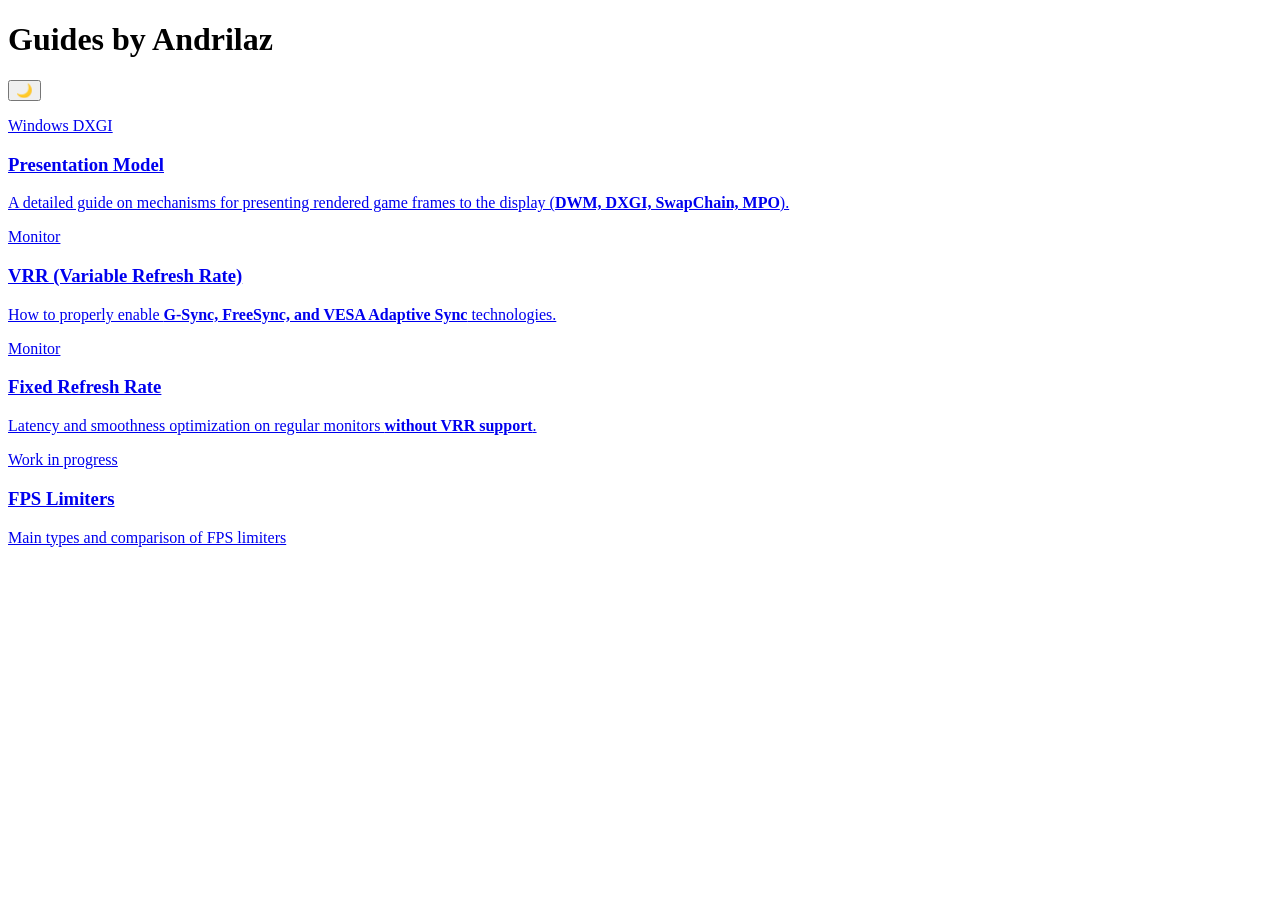
==== en/index.html @ 38a09fc7 "DLSS FG" ====
<!DOCTYPE html>
<html lang="en">
<head>
    <meta charset="UTF-8">
    <meta name="viewport" content="width=device-width, initial-scale=1.0">
    <title>Andrilaz Blog</title>
    <link rel="stylesheet" href="style.css">
</head>
<body>

<div class="container">
    <div class="header-top">
        <h1>Guides by Andrilaz</h1>
        <button id="theme-toggle" class="theme-btn">🌙</button>
    </div>
    
    <p></p>

    <div class="articles-grid">
        <a href="presentation-model" class="article-card">
            <span class="tag">Windows DXGI</span>
            <h3>Presentation Model</h3>
            <p>A detailed guide on mechanisms for presenting rendered game frames to the display (<strong>DWM, DXGI, SwapChain, MPO</strong>).</p>
        </a>
        <a href="vrr" class="article-card">
            <span class="tag">Monitor</span>
            <h3>VRR (Variable Refresh Rate)</h3>
            <p>How to properly enable <strong>G-Sync, FreeSync, and VESA Adaptive Sync</strong> technologies.</p>
        </a>
        <a href="fixed-refresh" class="article-card">
            <span class="tag">Monitor</span>
            <h3>Fixed Refresh Rate</h3>
            <p>Latency and smoothness optimization on regular monitors <strong>without VRR support</strong>.</p>
        </a>

        <a href="index.html" class="article-card">
            <span class="tag">Work in progress</span>
            <h3>FPS Limiters</h3>
            <p>Main types and comparison of FPS limiters</p>
        </a>
    </div>
</div>

<script src="script.js"></script>

</body>
</html>
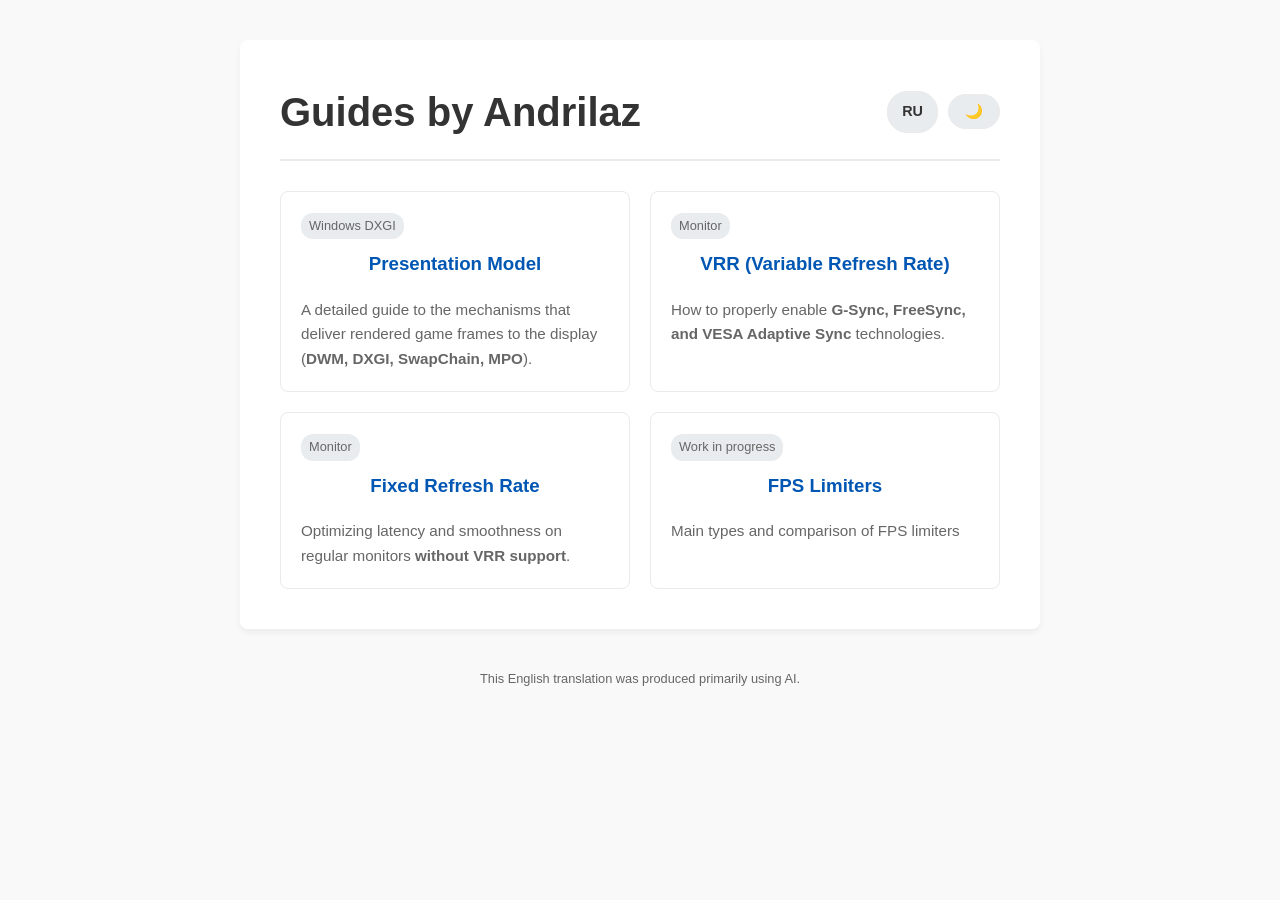
==== commit 6d427f40: "Improve guide navigation, media loading and English translations" ====
--- a/en/index.html
+++ b/en/index.html
@@ -4,14 +4,29 @@
     <meta charset="UTF-8">
     <meta name="viewport" content="width=device-width, initial-scale=1.0">
     <title>Andrilaz Blog</title>
-    <link rel="stylesheet" href="style.css">
+    <link rel="stylesheet" href="../style.css">
+    <meta name="description" content="Andrilaz guides to Windows presentation models, VRR, smoothness and latency in games.">
+    <link rel="canonical" href="https://andrilaz.github.io/en/">
+    <meta property="og:type" content="website">
+    <meta property="og:site_name" content="Andrilaz">
+    <meta property="og:title" content="Andrilaz Blog">
+    <meta property="og:description" content="Andrilaz guides to Windows presentation models, VRR, smoothness and latency in games.">
+    <meta property="og:url" content="https://andrilaz.github.io/en/">
+    <meta name="twitter:card" content="summary">
+    <meta name="twitter:title" content="Andrilaz Blog">
+    <meta name="twitter:description" content="Andrilaz guides to Windows presentation models, VRR, smoothness and latency in games.">
+    <link rel="alternate" hreflang="ru" href="https://andrilaz.github.io/">
+    <link rel="alternate" hreflang="en" href="https://andrilaz.github.io/en/">
 </head>
 <body>
 
 <div class="container">
     <div class="header-top">
         <h1>Guides by Andrilaz</h1>
-        <button id="theme-toggle" class="theme-btn">🌙</button>
+        <div class="header-controls">
+            <a href="../index.html" class="lang-btn" lang="ru" hreflang="ru" aria-label="Read this page in Russian">RU</a>
+            <button id="theme-toggle" class="theme-btn">🌙</button>
+        </div>
     </div>
     
     <p></p>
@@ -20,7 +35,7 @@
         <a href="presentation-model" class="article-card">
             <span class="tag">Windows DXGI</span>
             <h3>Presentation Model</h3>
-            <p>A detailed guide on mechanisms for presenting rendered game frames to the display (<strong>DWM, DXGI, SwapChain, MPO</strong>).</p>
+            <p>A detailed guide to the mechanisms that deliver rendered game frames to the display (<strong>DWM, DXGI, SwapChain, MPO</strong>).</p>
         </a>
         <a href="vrr" class="article-card">
             <span class="tag">Monitor</span>
@@ -30,18 +45,20 @@
         <a href="fixed-refresh" class="article-card">
             <span class="tag">Monitor</span>
             <h3>Fixed Refresh Rate</h3>
-            <p>Latency and smoothness optimization on regular monitors <strong>without VRR support</strong>.</p>
+            <p>Optimizing latency and smoothness on regular monitors <strong>without VRR support</strong>.</p>
         </a>
 
-        <a href="index.html" class="article-card">
+        <div class="article-card article-card-pending">
             <span class="tag">Work in progress</span>
             <h3>FPS Limiters</h3>
             <p>Main types and comparison of FPS limiters</p>
-        </a>
+        </div>
     </div>
 </div>
 
-<script src="script.js"></script>
+<p class="translation-note">This English translation was produced primarily using AI.</p>
+
+<script src="../script.js"></script>
 
 </body>
-</html>+</html>
--- a/style.css
+++ b/style.css
@@ -0,0 +1,690 @@
+/* ==========================================
+   1. ЦВЕТОВЫЕ ПЕРЕМЕННЫЕ (Светлая и Темная темы)
+   ========================================== */
+:root {
+    --bg-main: #f9f9f9;
+    --bg-container: #ffffff;
+    --text-main: #333333;
+    --text-muted: #666666;
+    --accent: #0056b3;
+    --accent-hover: #004494;
+    --accent-bg: #eef5ff;
+    --border: #eaeaea;
+    --note-bg: #fff3cd;
+    --note-border: #ffc107;
+    --tag-bg: #e9ecef;
+    --image-placeholder: #e9ecef;
+}
+
+body.dark-theme {
+    --bg-main: #121212;
+    --bg-container: #1e1e1e;
+    --text-main: #e0e0e0;
+    --text-muted: #aaaaaa;
+    --accent: #66b2ff;
+    --accent-hover: #99ccff;
+    --accent-bg: #0d233a;
+    --border: #333333;
+    --note-bg: #2d2604;
+    --note-border: #b38600;
+    --tag-bg: #333333;
+    --image-placeholder: #2a2a2a;
+}
+
+/* ==========================================
+   2. БАЗОВЫЕ НАСТРОЙКИ
+   ========================================== */
+html {
+    scroll-behavior: smooth;
+}
+
+body {
+    font-family: Arial, Helvetica, sans-serif;
+    font-size: 16px;
+    line-height: 1.6;
+    color: var(--text-main);
+    background-color: var(--bg-main);
+    margin: 0;
+    padding: 0;
+    transition: background-color 0.3s, color 0.3s;
+}
+
+/* ==========================================
+   3. ГЛАВНЫЕ МАКЕТЫ (СТРУКТУРА СТРАНИЦ)
+   ========================================== */
+/* Одноколоночный контейнер (для Главной страницы) */
+.container {
+    width: 100%;
+    max-width: 800px;
+    margin: 40px auto;
+    background: var(--bg-container);
+    padding: 40px;
+    border-radius: 8px;
+    box-shadow: 0 4px 6px rgba(0,0,0,0.05);
+    transition: background-color 0.3s;
+    box-sizing: border-box;
+}
+
+/* Двухколоночный макет (для Страниц со статьями) */
+.page-layout {
+    display: grid;
+    /* МАГИЯ: 1. Меню (250px) | 2. Текст (до 850px) | 3. Невидимый противовес (250px) */
+    grid-template-columns: 250px minmax(0, 850px) 250px;
+    gap: 30px;
+    max-width: 1500px;
+    margin: 40px auto;
+    padding: 0 20px;
+    justify-content: center;
+    align-items: start;
+    box-sizing: border-box;
+}
+
+/* Основной текст внутри статьи */
+.content {
+    background: var(--bg-container);
+    padding: 40px;
+    border-radius: 8px;
+    box-shadow: 0 4px 6px rgba(0,0,0,0.05);
+    min-width: 0;
+    transition: background-color 0.3s;
+    box-sizing: border-box;
+}
+
+/* ==========================================
+   4. БОКОВОЕ МЕНЮ И НАВИГАЦИЯ
+   ========================================== */
+.sidebar {
+    width: 100%; /* Теперь ширину диктует сетка, а не сам блок */
+    box-sizing: border-box; /* ЗАЩИТА ОТ НАЕЗЖАНИЯ: отступы идут внутрь */
+    position: sticky;
+    top: 40px;
+    background: var(--bg-container);
+    padding: 20px;
+    border-radius: 8px;
+    box-shadow: 0 4px 6px rgba(0,0,0,0.05);
+    transition: background-color 0.3s;
+}
+
+.sidebar h3 {
+    margin-top: 0;
+    font-size: 1.2em;
+    border-bottom: 2px solid var(--border);
+    padding-bottom: 10px;
+}
+
+.toc-list {
+    list-style: none;
+    padding: 0;
+    margin: 0;
+}
+
+.toc-list li {
+    margin-bottom: 10px;
+}
+
+.toc-list a {
+    text-decoration: none;
+    color: var(--text-muted);
+    transition: all 0.2s ease;
+    font-size: 0.95em;
+    display: block;
+}
+
+.toc-list a:hover {
+    color: var(--accent);
+}
+
+/* Активный пункт меню при прокрутке */
+.toc-list a.active {
+    color: var(--accent);
+    font-weight: bold;
+    transform: translateX(8px);
+}
+
+.nav-link {
+    display: inline-block;
+    margin-bottom: 20px;
+    color: var(--accent);
+    text-decoration: none;
+    font-weight: bold;
+}
+
+.nav-link:hover {
+    text-decoration: underline;
+}
+
+/* ==========================================
+   5. ТИПОГРАФИКА И БЛОКИ ТЕКСТА
+   ========================================== */
+.header-top {
+    display: flex;
+    justify-content: space-between;
+    align-items: center;
+    border-bottom: 2px solid var(--border);
+    padding-bottom: 15px;
+    margin-bottom: 20px;
+}
+
+.content p {
+    text-align: justify;
+    hyphens: none; /* PRO-совет: включает автоматический перенос слов */
+}
+
+h1 {
+    font-size: 2.5em;
+    margin: 0;
+    color: var(--text-main);
+    text-align: center;
+}
+
+h2{
+    color: var(--text-main);
+    margin-top: 1.5em;
+    text-align: center;
+}
+
+h3 {
+    color: var(--text-main);
+    margin-top: 1.5em;
+    text-align: center;
+}
+
+strong.term {
+    color: var(--accent);
+    background: var(--accent-bg);
+    padding: 2px 4px;
+    border-radius: 4px;
+}
+
+.note {
+    background-color: var(--note-bg);
+    border-left: 4px solid var(--note-border);
+    padding: 15px;
+    margin: 20px 0;
+    border-radius: 4px;
+}
+
+/* Кнопка переключения темы */
+.theme-btn {
+    background: var(--tag-bg);
+    border: 1px solid var(--border);
+    color: var(--text-main);
+    padding: 8px 16px;
+    border-radius: 20px;
+    cursor: pointer;
+    font-size: 0.9em;
+    font-weight: bold;
+    transition: 0.2s;
+}
+
+.theme-btn:hover {
+    background: var(--accent-bg);
+    border-color: var(--accent);
+}
+
+hr.section-divider {
+    border: 0;
+    height: 1px;
+    background: var(--border); /* Используем цвет границ из темы */
+    margin: 40px 0; /* Делаем большие отступы: 40px сверху и снизу */
+}
+
+
+/* ==========================================
+   6. КАРТОЧКИ СТАТЕЙ (Главная страница)
+   ========================================== */
+.articles-grid {
+    display: grid;
+    grid-template-columns: repeat(auto-fill, minmax(300px, 1fr));
+    gap: 20px;
+    margin-top: 30px;
+}
+
+.article-card {
+    background: var(--bg-container);
+    border: 1px solid var(--border);
+    border-radius: 8px;
+    padding: 20px;
+    transition: transform 0.2s, box-shadow 0.2s, border-color 0.2s;
+    text-decoration: none;
+    color: inherit;
+    display: block;
+}
+
+.article-card:hover {
+    transform: translateY(-5px);
+    box-shadow: 0 8px 15px rgba(0,0,0,0.1);
+    border-color: var(--accent);
+}
+
+.article-card h3 {
+    margin-top: 0;
+    color: var(--accent);
+}
+
+.article-card p {
+    color: var(--text-muted);
+    font-size: 0.95em;
+    margin-bottom: 0;
+}
+
+.tag {
+    display: inline-block;
+    background: var(--tag-bg);
+    padding: 3px 8px;
+    border-radius: 12px;
+    font-size: 0.8em;
+    margin-bottom: 10px;
+    color: var(--text-muted);
+}
+
+/* ==========================================
+   7. КАРТИНКИ И ЭФФЕКТЫ
+   ========================================== */
+.image-placeholder {
+    width: 100%;
+    height: 300px;
+    background-color: var(--image-placeholder);
+    display: flex;
+    align-items: center;
+    justify-content: center;
+    color: var(--text-muted);
+    border: 2px dashed var(--border);
+    border-radius: 8px;
+    margin: 20px 0;
+}
+
+img {
+    max-width: 100%;
+    border-radius: 8px;
+    margin: 20px 0;
+}
+
+/* Зум при наведении */
+.content img, .container img {
+    height: auto;
+    cursor: zoom-in;
+    transition: transform 0.3s ease, box-shadow 0.3s ease;
+}
+
+.content img:hover, .container img:hover {
+    transform: scale(1.02);
+    box-shadow: 0 10px 20px rgba(0,0,0,0.15);
+}
+
+/* Модальное окно (полноэкранные картинки с зумом и центровкой) */
+.image-modal {
+    display: none;
+    position: fixed;
+    z-index: 9999;
+    left: 0;
+    top: 0;
+    width: 100%;
+    height: 100%;
+    background-color: rgba(0, 0, 0, 0.9);
+    backdrop-filter: blur(8px);
+    -webkit-backdrop-filter: blur(8px);
+    align-items: center;
+    justify-content: center;
+    overflow: hidden;
+    user-select: none;
+    touch-action: none;
+    cursor: default;
+}
+
+.modal-content {
+    margin: auto;
+    display: block;
+    max-width: 90vw;
+    max-height: 85vh;
+    border-radius: 8px;
+    box-shadow: 0 10px 40px rgba(0, 0, 0, 0.8);
+    cursor: zoom-in;
+    transform-origin: center center;
+    transition: transform 0.15s ease-out;
+    will-change: transform;
+}
+
+.modal-content.dragging {
+    transition: none !important;
+    cursor: grabbing !important;
+}
+
+.close-modal {
+    position: absolute;
+    top: 15px;
+    right: 25px;
+    color: #f1f1f1;
+    font-size: 38px;
+    font-weight: bold;
+    cursor: pointer;
+    transition: 0.2s;
+    z-index: 10001;
+    line-height: 1;
+    width: 44px;
+    height: 44px;
+    display: flex;
+    align-items: center;
+    justify-content: center;
+    border-radius: 50%;
+    background: rgba(0, 0, 0, 0.4);
+}
+
+.close-modal:hover {
+    color: #fff;
+    background: rgba(255, 255, 255, 0.2);
+}
+
+/* Панель управления зумом (Плавающий тулбар) */
+.modal-toolbar {
+    position: absolute;
+    bottom: 25px;
+    left: 50%;
+    transform: translateX(-50%);
+    display: flex;
+    align-items: center;
+    gap: 8px;
+    background: rgba(20, 20, 20, 0.75);
+    border: 1px solid rgba(255, 255, 255, 0.2);
+    border-radius: 30px;
+    padding: 6px 14px;
+    backdrop-filter: blur(10px);
+    -webkit-backdrop-filter: blur(10px);
+    box-shadow: 0 4px 20px rgba(0, 0, 0, 0.5);
+    z-index: 10001;
+}
+
+.modal-btn {
+    background: transparent;
+    border: none;
+    color: #ffffff;
+    font-size: 18px;
+    font-weight: bold;
+    width: 32px;
+    height: 32px;
+    border-radius: 50%;
+    display: flex;
+    align-items: center;
+    justify-content: center;
+    cursor: pointer;
+    transition: background 0.2s, transform 0.1s;
+}
+
+.modal-btn:hover {
+    background: rgba(255, 255, 255, 0.2);
+}
+
+.modal-btn:active {
+    transform: scale(0.92);
+}
+
+.modal-zoom-val {
+    width: auto;
+    padding: 0 8px;
+    font-size: 13px;
+    font-family: inherit;
+    border-radius: 12px;
+    user-select: none;
+}
+
+/* ==========================================
+   8. АДАПТИВНОСТЬ (Для мобильных устройств)
+   ========================================== */
+@media (max-width: 1150px) {
+    .page-layout {
+        /* Убираем правый противовес на средних экранах */
+        grid-template-columns: 250px minmax(0, 1fr);
+    }
+}
+
+@media (max-width: 800px) {
+    .page-layout {
+        /* Ставим меню и текст друг под другом на телефонах */
+        grid-template-columns: 1fr;
+    }
+    .sidebar {
+        width: 100%;
+        position: static;
+        box-sizing: border-box;
+    }
+}
+
+/* --- Спец-оформление для сложных списков (с ромбами и стрелками) --- */
+ul.custom-list {
+    list-style-type: none; /* Убираем стандартные точки */
+    padding-left: 20px;
+}
+
+ul.custom-list > li {
+    position: relative;
+    margin-bottom: 10px;
+}
+
+/* Ромбик для первого уровня */
+ul.custom-list > li::before {
+    content: "❖";
+    position: absolute;
+    left: -20px;
+    color: var(--text-main);
+    font-size: 1.1em;
+}
+
+/* Настройки для вложенного списка */
+ul.custom-list ul {
+    list-style-type: none;
+    padding-left: 25px;
+    margin-top: 5px;
+}
+
+ul.custom-list ul li {
+    position: relative;
+    margin-bottom: 8px;
+}
+
+/* Стрелочка для второго уровня */
+ul.custom-list ul li::before {
+    content: "➤";
+    position: absolute;
+    left: -22px;
+    color: var(--text-main);
+}
+
+/* ==========================================
+   9. ТАБЛИЦЫ
+   ========================================== */
+.custom-table {
+    width: 100%;
+    border-collapse: collapse;
+    margin: 30px 0;
+    font-size: 0.95em;
+}
+
+.custom-table th, .custom-table td {
+    border: 1px solid var(--border);
+    padding: 12px 15px;
+    text-align: left;
+    vertical-align: top; /* Прижимаем текст к верхнему краю ячейки */
+}
+
+.custom-table th {
+    background-color: var(--tag-bg); /* Серый фон для шапки */
+    font-weight: bold;
+    text-align: center;
+}
+
+/* --- Цвета строк для СВЕТЛОЙ темы --- */
+.row-green { background-color: #aed581; color: #222; }
+.row-yellow { background-color: #ffd54f; color: #222; }
+.row-red { background-color: #e57373; color: #222; }
+
+/* Ссылки внутри цветных таблиц в светлой теме делаем темнее для читаемости */
+.row-green a, .row-yellow a, .row-red a {
+    color: #003366;
+}
+
+/* --- Цвета строк для ТЕМНОЙ темы --- */
+body.dark-theme .row-green { background-color: rgba(139, 195, 74, 0.15); color: var(--text-main); }
+body.dark-theme .row-yellow { background-color: rgba(255, 193, 7, 0.15); color: var(--text-main); }
+body.dark-theme .row-red { background-color: rgba(244, 67, 54, 0.15); color: var(--text-main); }
+
+body.dark-theme .row-green a, 
+body.dark-theme .row-yellow a, 
+body.dark-theme .row-red a {
+    color: var(--accent); /* Возвращаем стандартный цвет ссылок в темной теме */
+}
+
+/* ==========================================
+   10. ЦВЕТНЫЕ СПИСКИ СТАТУСОВ
+   ========================================== */
+.status-list {
+    list-style-type: disc; /* Обычные круглые точки */
+    padding-left: 25px;
+    margin-top: 5px;
+    margin-bottom: 20px;
+}
+
+/* Цвета для светлой темы (насыщенные) */
+.status-green { color: #2e7d32; }
+.status-yellow { color: #c48b00; }
+.status-red { color: #c62828; }
+
+/* Цвета для темной темы (более светлые и яркие для контраста) */
+body.dark-theme .status-green { color: #81c784; }
+body.dark-theme .status-yellow { color: #ffca28; }
+body.dark-theme .status-red { color: #e57373; }
+
+/* ==========================================
+   12. ИНФОРМАЦИЯ ОБ АВТОРАХ
+   ========================================== */
+.article-meta {
+    color: var(--text-muted);
+    font-size: 0.9em;
+    margin-top: -10px;
+    margin-bottom: 30px;
+    padding-bottom: 15px;
+    border-bottom: 1px solid var(--border);
+    display: flex;
+    gap: 10px;
+    flex-wrap: wrap;
+}
+
+.meta-divider {
+    color: var(--border);
+}
+
+.article-meta a {
+    color: var(--accent);
+    text-decoration: none;
+}
+
+.article-meta a:hover {
+    text-decoration: underline;
+}
+
+/* ==========================================
+   13. СТИЛЬ ДЛЯ ЦИТАТ (BLOCKQUOTE)
+   ========================================== */
+blockquote {
+    font-style: italic;
+    background-color: var(--accent-bg);
+    border-left: 3px solid var(--accent);
+    margin: 15px 0;
+    padding: 10px 15px;
+    border-radius: 0 4px 4px 0;
+    font-size: 0.95em;
+    color: var(--text-main);
+}
+
+/* Специфичный цвет фона для цитат в светлой теме, 
+   чтобы они не сливались, если accent-bg слишком блеклый */
+blockquote p {
+    margin: 0; /* Убираем лишние отступы у параграфов внутри цитаты */
+}
+
+.header-controls {
+    display: flex;
+    align-items: center;
+    gap: 10px;
+    flex-shrink: 0;
+}
+
+.lang-btn {
+    display: inline-flex;
+    align-items: center;
+    justify-content: center;
+    box-sizing: border-box;
+    background: var(--tag-bg);
+    border: 1px solid var(--border);
+    color: var(--text-main);
+    padding: 8px 14px;
+    border-radius: 20px;
+    text-decoration: none;
+    font-size: 0.9em;
+    font-weight: bold;
+    transition: 0.2s;
+}
+
+.lang-btn:hover {
+    background: var(--accent-bg);
+    border-color: var(--accent);
+    color: var(--accent);
+}
+/* Small-screen readability and keyboard navigation. */
+.translation-note,
+.content .translation-note {
+    margin: 24px 16px;
+    color: var(--text-muted);
+    font-size: 0.8rem;
+    line-height: 1.5;
+    text-align: center;
+}
+.section-link {
+    display: inline-block;
+    margin-left: 0.35em;
+    padding: 0 0.2em;
+    color: var(--text-muted);
+    font-weight: normal;
+    text-decoration: none;
+    font-size: 0.8em;
+}
+.section-link:hover { color: var(--accent); }
+.section-link-status:not(:empty) {
+    position: fixed;
+    bottom: 24px;
+    left: 50%;
+    transform: translateX(-50%);
+    padding: 10px 18px;
+    background: var(--bg-container);
+    color: var(--text-main);
+    border: 1px solid var(--border);
+    border-radius: 8px;
+    box-shadow: 0 4px 16px rgba(0,0,0,0.15);
+    z-index: 10002;
+    pointer-events: none;
+}
+.content video { display: block; max-width: 100%; height: auto; margin: 20px auto; border-radius: 8px; }
+a:focus-visible, button:focus-visible {
+    outline: 2px solid var(--accent);
+    outline-offset: 4px;
+}
+.content { overflow-wrap: break-word; }
+.content [id] { scroll-margin-top: 24px; }
+.article-card-pending:hover {
+    transform: none;
+    box-shadow: none;
+    border-color: var(--border);
+}
+@media (max-width: 600px) {
+    .page-layout { margin: 16px auto; padding: 0 12px; gap: 16px; }
+    .content { padding: 24px 18px; }
+    .container { width: calc(100% - 24px); margin: 16px auto; padding: 24px 18px; }
+    .articles-grid { grid-template-columns: minmax(0, 1fr); }
+    .header-top { gap: 12px; flex-wrap: wrap; }
+    .header-top h1 { font-size: 1.65rem; line-height: 1.25; }
+    .custom-table { display: block; overflow-x: auto; }
+    .theme-btn, .lang-btn { min-height: 44px; }
+}
+@media (prefers-reduced-motion: reduce) {
+    html { scroll-behavior: auto; }
+    *, *::before, *::after { transition: none !important; }
+}
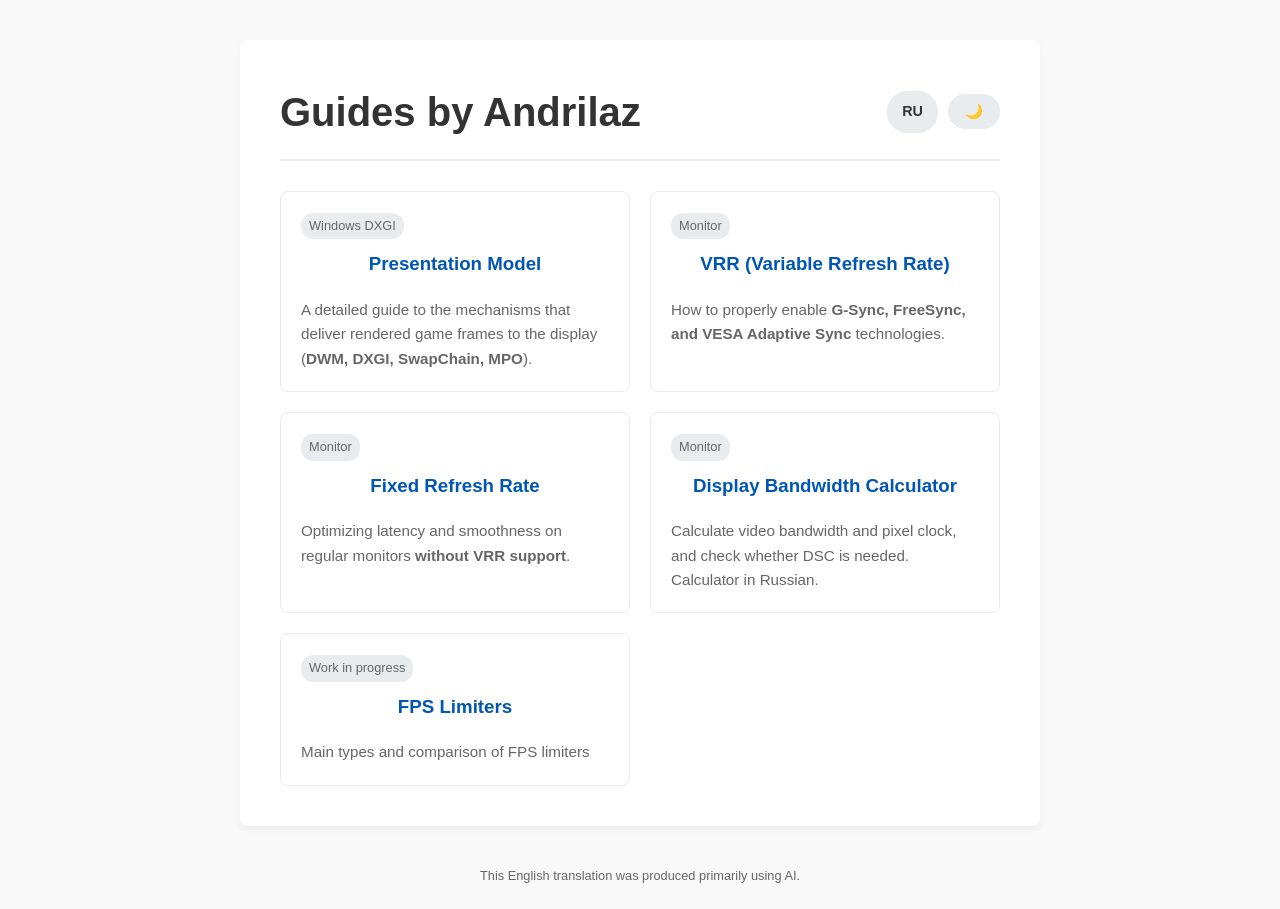
==== commit d0a508c6: "Link bandwidth calculator from both homepages" ====
--- a/en/index.html
+++ b/en/index.html
@@ -48,6 +48,12 @@
             <p>Optimizing latency and smoothness on regular monitors <strong>without VRR support</strong>.</p>
         </a>
 
+        <a href="../dsc.html#calculator-title" class="article-card" hreflang="ru">
+            <span class="tag">Monitor</span>
+            <h3>Display Bandwidth Calculator</h3>
+            <p>Calculate video bandwidth and pixel clock, and check whether DSC is needed. Calculator in Russian.</p>
+        </a>
+
         <div class="article-card article-card-pending">
             <span class="tag">Work in progress</span>
             <h3>FPS Limiters</h3>
